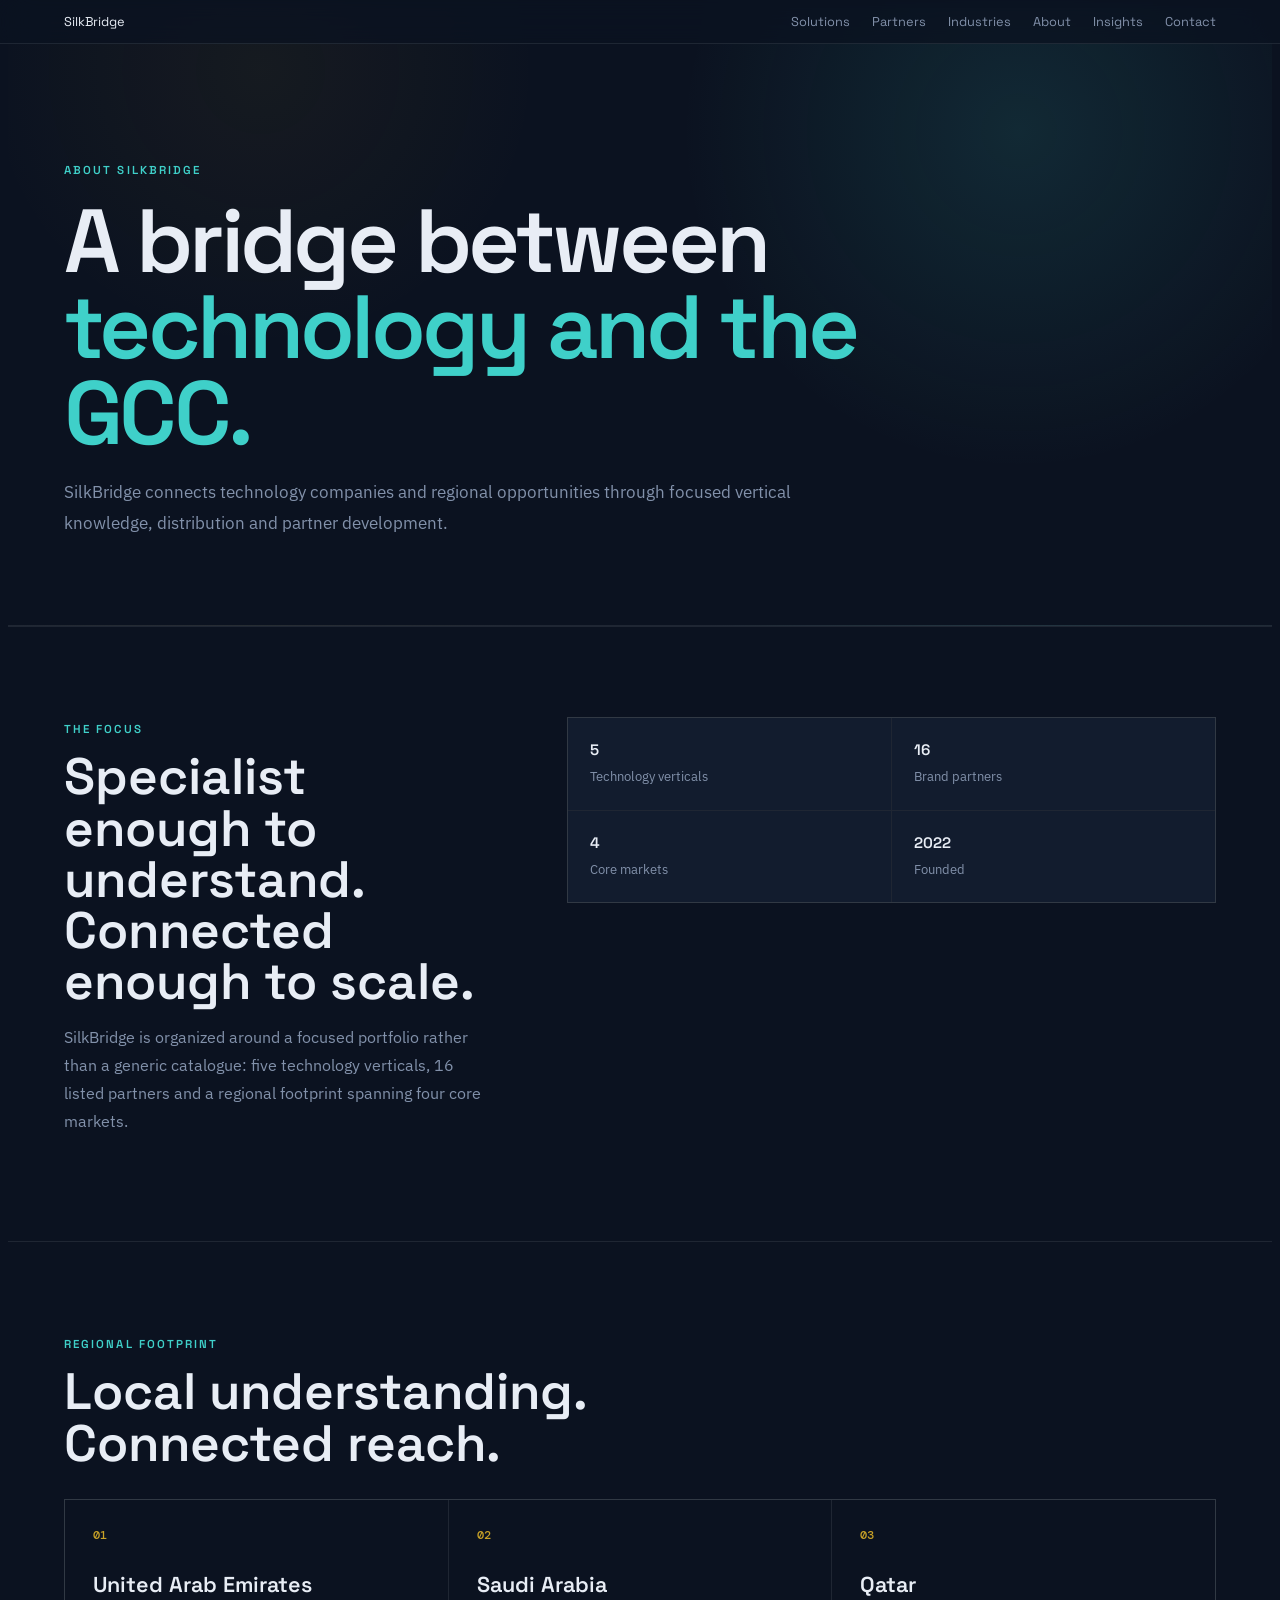
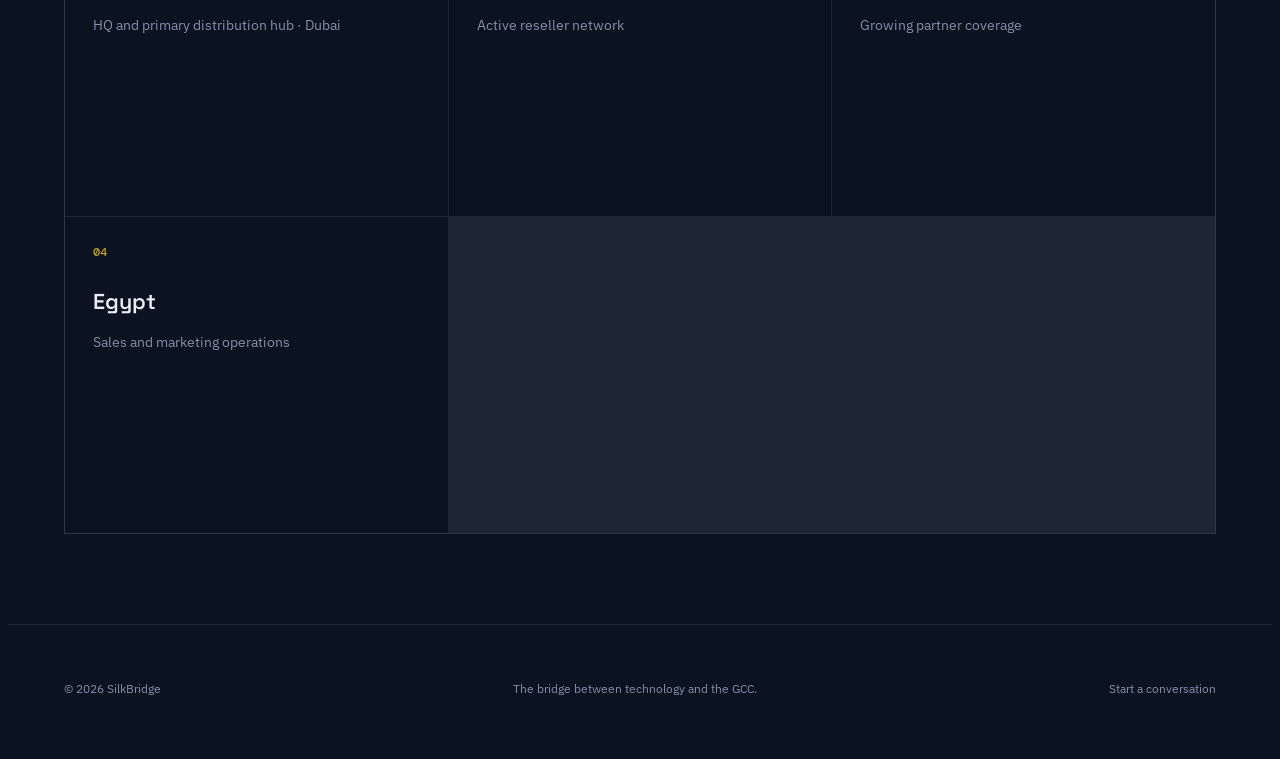
==== about.html @ 5969bd56 "Add SilkBridge content page: about.html" ====
<!doctype html><html lang="en"><head><meta charset="utf-8"><meta name="viewport" content="width=device-width,initial-scale=1"><title>About SilkBridge</title><meta name="description" content="About SilkBridge — connecting global technology with the GCC through specialist verticals and partner development."><link rel="preconnect" href="https://fonts.googleapis.com"><link href="https://fonts.googleapis.com/css2?family=Space+Grotesk:wght@500;600;700&family=IBM+Plex+Sans:wght@400;500;600&family=DM+Mono:wght@400;500&display=swap" rel="stylesheet"><link rel="stylesheet" href="assets/css/ecosystem.css"></head><body class="eco-page"><main><section class="eco-header"><div class="eco-shell"><span class="eco-kicker">About SilkBridge</span><h1 class="eco-title">A bridge between<br><span style="color:var(--teal)">technology and the GCC.</span></h1><p class="eco-lead">SilkBridge connects technology companies and regional opportunities through focused vertical knowledge, distribution and partner development.</p></div></section><section class="eco-section"><div class="eco-shell eco-split"><div><span class="eco-kicker">The focus</span><h2>Specialist enough to understand. Connected enough to scale.</h2><p>SilkBridge is organized around a focused portfolio rather than a generic catalogue: five technology verticals, 16 listed partners and a regional footprint spanning four core markets.</p></div><div class="eco-list"><div class="eco-item"><strong>5</strong><span>Technology verticals</span></div><div class="eco-item"><strong>16</strong><span>Brand partners</span></div><div class="eco-item"><strong>4</strong><span>Core markets</span></div><div class="eco-item"><strong>2022</strong><span>Founded</span></div></div></div></section><section class="eco-section"><div class="eco-shell"><span class="eco-kicker">Regional footprint</span><h2>Local understanding. Connected reach.</h2><div class="eco-grid" id="markets" style="margin-top:30px"></div></div></section></main><script type="module">import{silkBridge}from"./assets/js/ecosystem-data.js";import{esc,renderNav,renderFooter}from"./assets/js/ecosystem-ui.js";renderNav();document.getElementById("markets").innerHTML=silkBridge.markets.map((x,i)=>'<article class="eco-card"><div class="eco-index">0'+(i+1)+'</div><h3>'+esc(x.name)+'</h3><p>'+esc(x.role)+(x.city?" · "+esc(x.city):"")+'</p></article>').join("");renderFooter();</script></body></html>
---- assets/css/ecosystem.css ----
:root{--bg:#0B1220;--surface:#121C2E;--surface2:#182741;--teal:#3FD0C9;--gold:#C9A227;--text:#E8EDF5;--muted:#8291AA;--line:rgba(232,237,245,.09);--max:1240px}
.eco-page{background:var(--bg);color:var(--text);min-height:100vh;font-family:"IBM Plex Sans",sans-serif}.eco-shell{width:min(var(--max),90vw);margin:auto}.eco-header{padding:150px 0 70px;border-bottom:1px solid var(--line);background:radial-gradient(circle at 80% 20%,rgba(63,208,201,.12),transparent 30%),radial-gradient(circle at 20% 10%,rgba(201,162,39,.06),transparent 24%)}.eco-kicker{color:var(--teal);font:600 .72rem/1 "Space Grotesk";text-transform:uppercase;letter-spacing:.18em}.eco-title{font:600 clamp(2.8rem,7vw,6.4rem)/.96 "Space Grotesk";letter-spacing:-.04em;max-width:980px;margin:20px 0}.eco-lead{max-width:760px;color:var(--muted);font-size:1.08rem;line-height:1.8}.eco-toolbar{display:flex;gap:12px;flex-wrap:wrap;align-items:center;margin:38px 0}.eco-search{flex:1;min-width:240px;background:var(--surface);border:1px solid var(--line);color:var(--text);padding:14px 16px;border-radius:999px;outline:none}.eco-search:focus{border-color:var(--teal)}.eco-filter{border:1px solid var(--line);background:transparent;color:var(--muted);padding:11px 14px;border-radius:999px;cursor:pointer}.eco-filter.active,.eco-filter:hover{color:var(--text);border-color:var(--teal);background:rgba(63,208,201,.06)}.eco-count{margin-left:auto;color:var(--muted);font-size:.8rem}.eco-grid{display:grid;grid-template-columns:repeat(3,1fr);gap:1px;background:var(--line);border:1px solid var(--line)}.eco-card{background:var(--bg);padding:28px;min-height:260px;transition:transform .25s,border-color .25s,background .25s}.eco-card:hover{background:var(--surface);transform:translateY(-3px)}.eco-index{font:500 .72rem "DM Mono";color:var(--gold)}.eco-card h3{font:600 1.35rem "Space Grotesk";margin:28px 0 10px}.eco-card p{color:var(--muted);line-height:1.65;font-size:.9rem}.eco-tags{display:flex;gap:7px;flex-wrap:wrap;margin-top:18px}.eco-tag{font-size:.7rem;color:var(--teal);border:1px solid rgba(63,208,201,.25);padding:5px 8px}.eco-link{display:inline-flex;align-items:center;gap:8px;margin-top:22px;color:var(--text);text-decoration:none;font:500 .82rem "Space Grotesk"}.eco-section{padding:90px 0;border-top:1px solid var(--line)}.eco-section h2{font:600 clamp(2rem,4vw,3.5rem)/1 "Space Grotesk";max-width:750px;margin:14px 0}.eco-section p{color:var(--muted);line-height:1.75;max-width:760px}.eco-split{display:grid;grid-template-columns:.8fr 1.2fr;gap:70px;align-items:start}.eco-list{display:grid;grid-template-columns:repeat(2,1fr);gap:1px;background:var(--line);border:1px solid var(--line)}.eco-item{background:var(--surface);padding:22px}.eco-item strong{display:block;font:600 .95rem "Space Grotesk"}.eco-item span{display:block;margin-top:8px;color:var(--muted);font-size:.82rem;line-height:1.55}.eco-cta{margin-top:42px;padding:34px;border:1px solid var(--line);background:linear-gradient(135deg,var(--surface),rgba(24,39,65,.45));display:flex;justify-content:space-between;gap:20px;align-items:center}.eco-btn{display:inline-flex;align-items:center;gap:9px;padding:12px 18px;background:var(--teal);color:#0b1220;text-decoration:none;font:600 .82rem "Space Grotesk";border-radius:999px}.eco-btn.alt{background:transparent;color:var(--text);border:1px solid var(--line)}.eco-profile{padding:150px 0 80px}.eco-profile-grid{display:grid;grid-template-columns:1fr 1fr;gap:60px}.eco-profile h1{font:600 clamp(3rem,6vw,6rem)/.95 "Space Grotesk";letter-spacing:-.04em;margin:18px 0}.eco-profile .meta{color:var(--teal);font:500 .78rem "DM Mono"}.eco-panel{border:1px solid var(--line);padding:30px;background:var(--surface)}.eco-panel h3{font:600 1.1rem "Space Grotesk";margin-bottom:18px}.eco-panel ul{list-style:none;padding:0;margin:0;display:grid;gap:10px}.eco-panel li{padding:10px 0;border-bottom:1px solid var(--line);color:var(--muted)}.eco-panel li:last-child{border-bottom:0}.eco-note{font-size:.75rem;color:var(--muted);padding:14px 0;border-top:1px solid var(--line)}.eco-article{max-width:900px}.eco-article h1{font:600 clamp(2.8rem,6vw,5.4rem)/.98 "Space Grotesk";margin:20px 0 35px}.eco-article h2{font:600 1.6rem "Space Grotesk";margin:55px 0 14px}.eco-article p,.eco-article li{color:var(--muted);line-height:1.9}.eco-article ul{padding-left:20px}.eco-form{display:grid;gap:14px}.eco-form input,.eco-form select,.eco-form textarea{width:100%;background:var(--surface);border:1px solid var(--line);color:var(--text);padding:14px 16px;font:400 .92rem "IBM Plex Sans";outline:none}.eco-form input:focus,.eco-form select:focus,.eco-form textarea:focus{border-color:var(--teal)}.eco-form textarea{min-height:160px;resize:vertical}.eco-form-row{display:grid;grid-template-columns:1fr 1fr;gap:14px}.eco-footer{padding:55px 0;border-top:1px solid var(--line);color:var(--muted);font-size:.78rem}.eco-footer a{color:var(--muted);text-decoration:none}.eco-nav{position:fixed;left:0;right:0;top:0;z-index:20;padding:13px 5%;background:rgba(11,18,32,.78);backdrop-filter:blur(16px);border-bottom:1px solid var(--line);display:flex;justify-content:space-between;align-items:center}.eco-nav a{color:var(--muted);text-decoration:none;font:.8rem "Space Grotesk";margin-left:22px}.eco-nav a:hover{color:var(--text)}.eco-brand{font:600 1.15rem "Space Grotesk";color:var(--text)!important;margin-left:0!important}.eco-nav-right{display:flex;align-items:center}.eco-empty{grid-column:1/-1;padding:70px;text-align:center;color:var(--muted);background:var(--bg)}
@media(max-width:900px){.eco-grid{grid-template-columns:repeat(2,1fr)}.eco-split,.eco-profile-grid{grid-template-columns:1fr;gap:36px}.eco-title{font-size:clamp(2.7rem,12vw,5rem)}}@media(max-width:620px){.eco-nav-right{display:none}.eco-header{padding-top:125px}.eco-grid{grid-template-columns:1fr}.eco-list,.eco-form-row{grid-template-columns:1fr}.eco-cta{flex-direction:column;align-items:flex-start}.eco-shell{width:min(92vw,var(--max))}}
@media(prefers-reduced-motion:reduce){.eco-card{transition:none}}
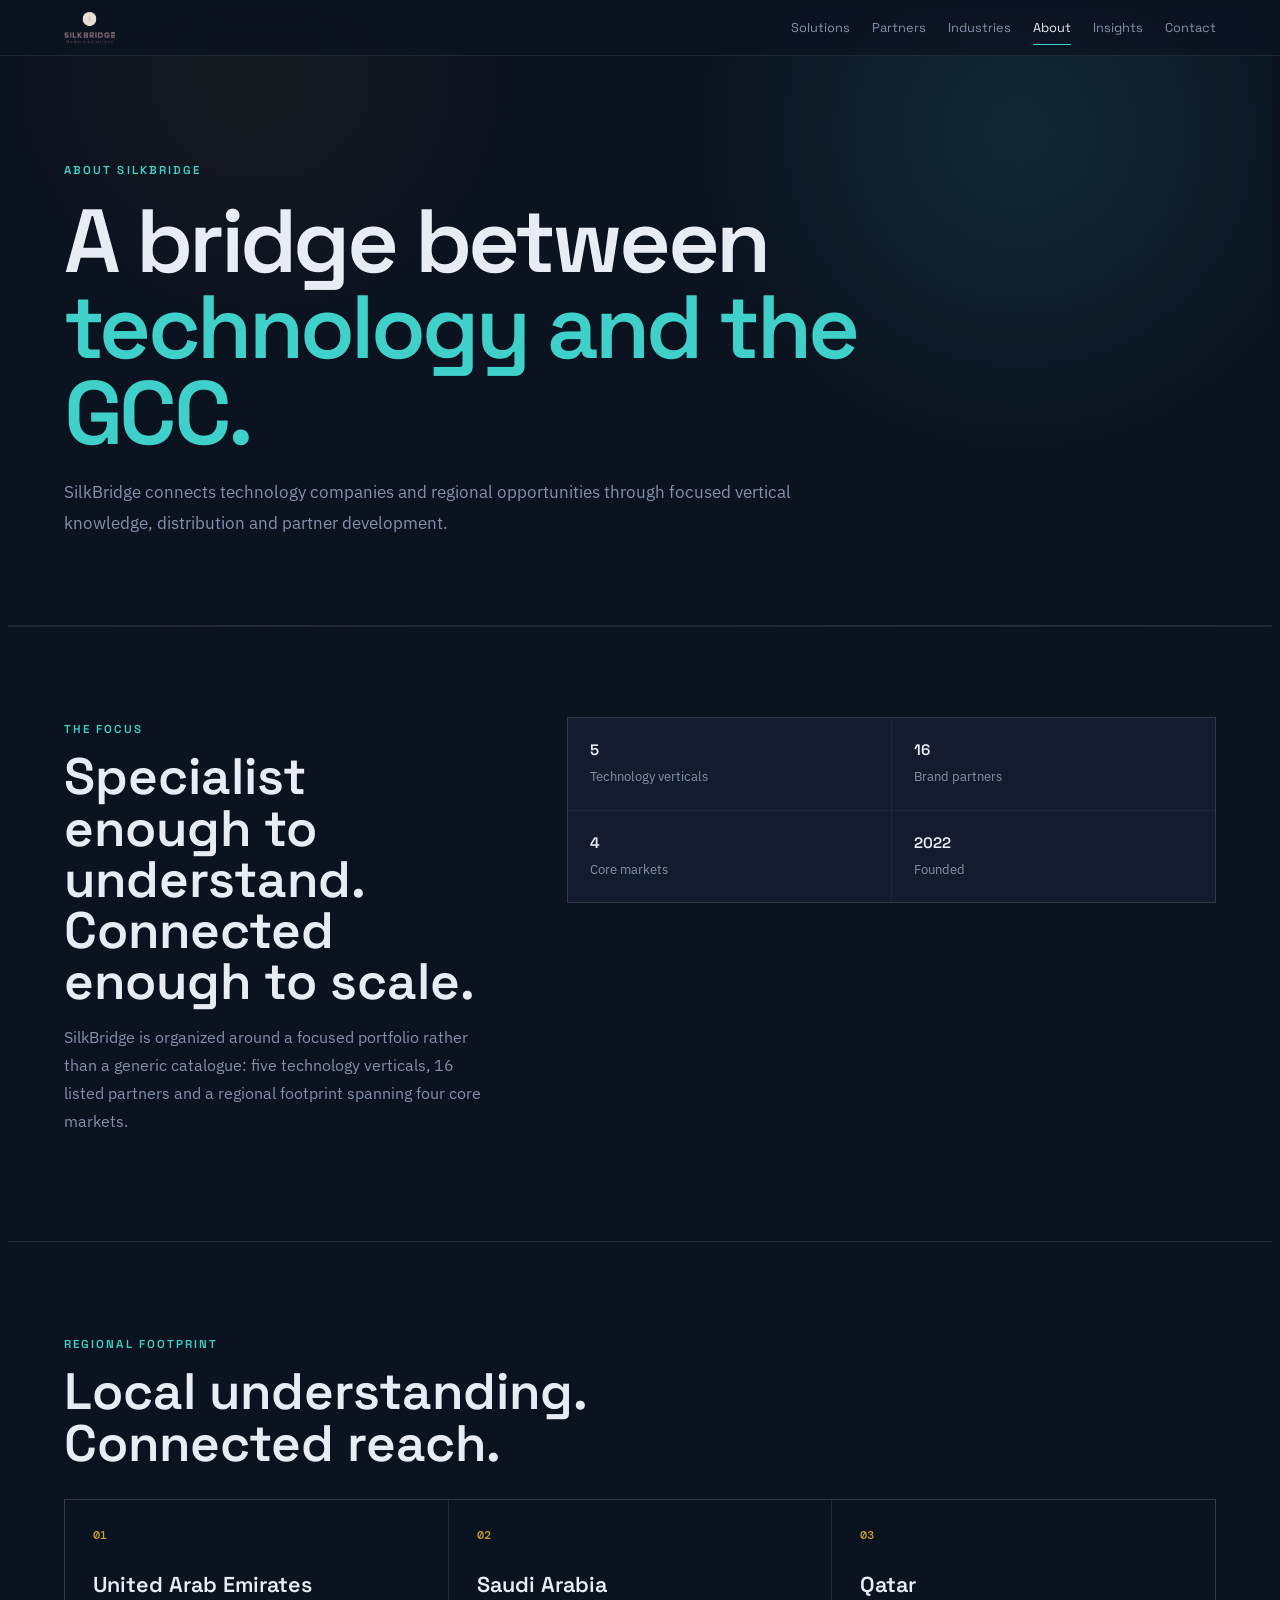
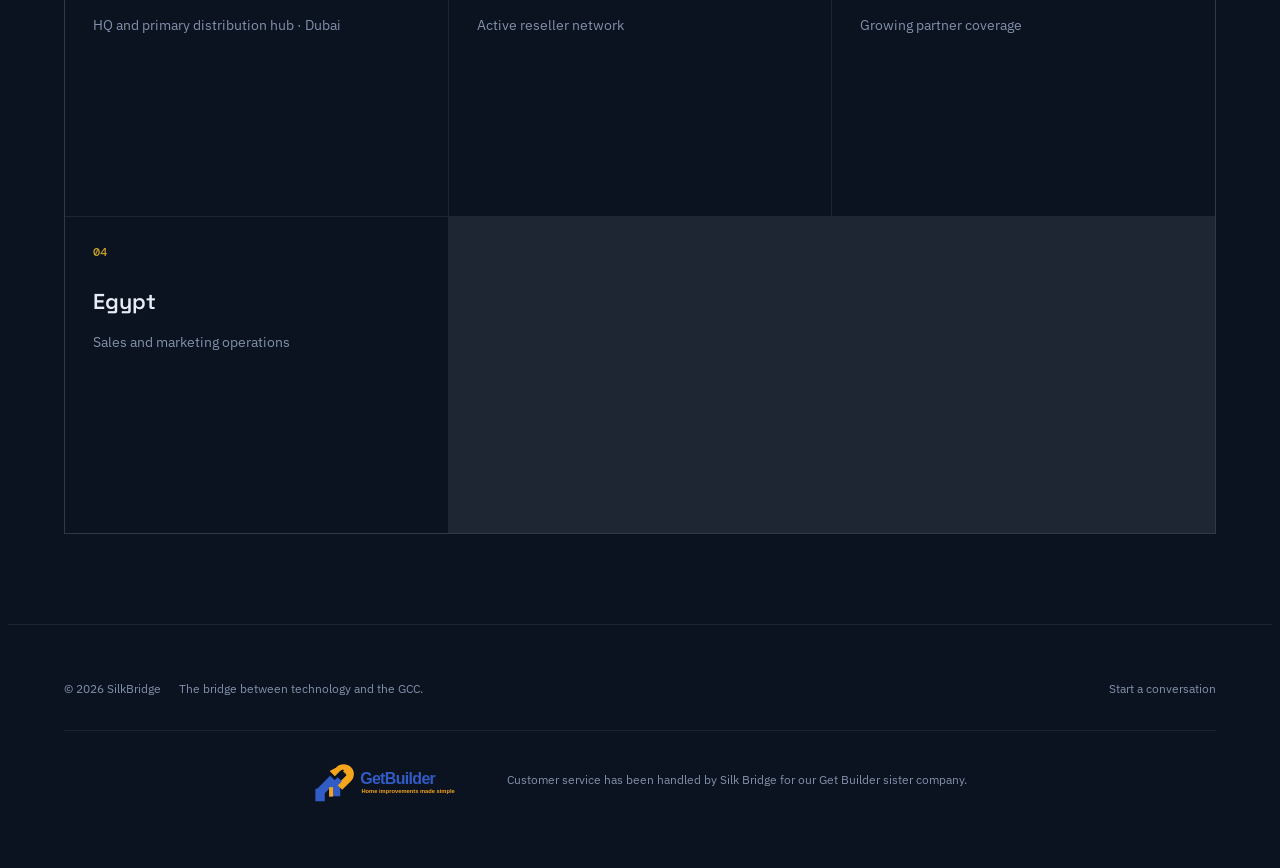
==== commit 474ba10d: "Add canonical URL for SEO" ====
--- a/about.html
+++ b/about.html
@@ -1 +1,2 @@
-<!doctype html><html lang="en"><head><meta charset="utf-8"><meta name="viewport" content="width=device-width,initial-scale=1"><title>About SilkBridge</title><meta name="description" content="About SilkBridge — connecting global technology with the GCC through specialist verticals and partner development."><link rel="preconnect" href="https://fonts.googleapis.com"><link href="https://fonts.googleapis.com/css2?family=Space+Grotesk:wght@500;600;700&family=IBM+Plex+Sans:wght@400;500;600&family=DM+Mono:wght@400;500&display=swap" rel="stylesheet"><link rel="stylesheet" href="assets/css/ecosystem.css"></head><body class="eco-page"><main><section class="eco-header"><div class="eco-shell"><span class="eco-kicker">About SilkBridge</span><h1 class="eco-title">A bridge between<br><span style="color:var(--teal)">technology and the GCC.</span></h1><p class="eco-lead">SilkBridge connects technology companies and regional opportunities through focused vertical knowledge, distribution and partner development.</p></div></section><section class="eco-section"><div class="eco-shell eco-split"><div><span class="eco-kicker">The focus</span><h2>Specialist enough to understand. Connected enough to scale.</h2><p>SilkBridge is organized around a focused portfolio rather than a generic catalogue: five technology verticals, 16 listed partners and a regional footprint spanning four core markets.</p></div><div class="eco-list"><div class="eco-item"><strong>5</strong><span>Technology verticals</span></div><div class="eco-item"><strong>16</strong><span>Brand partners</span></div><div class="eco-item"><strong>4</strong><span>Core markets</span></div><div class="eco-item"><strong>2022</strong><span>Founded</span></div></div></div></section><section class="eco-section"><div class="eco-shell"><span class="eco-kicker">Regional footprint</span><h2>Local understanding. Connected reach.</h2><div class="eco-grid" id="markets" style="margin-top:30px"></div></div></section></main><script type="module">import{silkBridge}from"./assets/js/ecosystem-data.js";import{esc,renderNav,renderFooter}from"./assets/js/ecosystem-ui.js";renderNav();document.getElementById("markets").innerHTML=silkBridge.markets.map((x,i)=>'<article class="eco-card"><div class="eco-index">0'+(i+1)+'</div><h3>'+esc(x.name)+'</h3><p>'+esc(x.role)+(x.city?" · "+esc(x.city):"")+'</p></article>').join("");renderFooter();</script></body></html>+<!doctype html><html lang="en"><head><meta charset="utf-8"><meta name="viewport" content="width=device-width,initial-scale=1"><title>About SilkBridge</title><meta name="description" content="About SilkBridge — connecting global technology with the GCC through specialist verticals and partner development."><link rel="preconnect" href="https://fonts.googleapis.com"><link href="https://fonts.googleapis.com/css2?family=Space+Grotesk:wght@500;600;700&family=IBM+Plex+Sans:wght@400;500;600&family=DM+Mono:wght@400;500&display=swap" rel="stylesheet"><link rel="stylesheet" href="assets/css/ecosystem.css">  <link rel="canonical" href="https://silkbridge.eu/about.html">
+</head><body class="eco-page"><main><section class="eco-header"><div class="eco-shell"><span class="eco-kicker">About SilkBridge</span><h1 class="eco-title">A bridge between<br><span style="color:var(--teal)">technology and the GCC.</span></h1><p class="eco-lead">SilkBridge connects technology companies and regional opportunities through focused vertical knowledge, distribution and partner development.</p></div></section><section class="eco-section"><div class="eco-shell eco-split"><div><span class="eco-kicker">The focus</span><h2>Specialist enough to understand. Connected enough to scale.</h2><p>SilkBridge is organized around a focused portfolio rather than a generic catalogue: five technology verticals, 16 listed partners and a regional footprint spanning four core markets.</p></div><div class="eco-list"><div class="eco-item"><strong>5</strong><span>Technology verticals</span></div><div class="eco-item"><strong>16</strong><span>Brand partners</span></div><div class="eco-item"><strong>4</strong><span>Core markets</span></div><div class="eco-item"><strong>2022</strong><span>Founded</span></div></div></div></section><section class="eco-section"><div class="eco-shell"><span class="eco-kicker">Regional footprint</span><h2>Local understanding. Connected reach.</h2><div class="eco-grid" id="markets" style="margin-top:30px"></div></div></section></main><script type="module">import{silkBridge}from"./assets/js/ecosystem-data.js";import{esc,renderNav,renderFooter}from"./assets/js/ecosystem-ui.js";renderNav();document.getElementById("markets").innerHTML=silkBridge.markets.map((x,i)=>'<article class="eco-card"><div class="eco-index">0'+(i+1)+'</div><h3>'+esc(x.name)+'</h3><p>'+esc(x.role)+(x.city?" · "+esc(x.city):"")+'</p></article>').join("");renderFooter();</script></body></html>
--- a/assets/css/ecosystem.css
+++ b/assets/css/ecosystem.css
@@ -1,4 +1,96 @@
 :root{--bg:#0B1220;--surface:#121C2E;--surface2:#182741;--teal:#3FD0C9;--gold:#C9A227;--text:#E8EDF5;--muted:#8291AA;--line:rgba(232,237,245,.09);--max:1240px}
-.eco-page{background:var(--bg);color:var(--text);min-height:100vh;font-family:"IBM Plex Sans",sans-serif}.eco-shell{width:min(var(--max),90vw);margin:auto}.eco-header{padding:150px 0 70px;border-bottom:1px solid var(--line);background:radial-gradient(circle at 80% 20%,rgba(63,208,201,.12),transparent 30%),radial-gradient(circle at 20% 10%,rgba(201,162,39,.06),transparent 24%)}.eco-kicker{color:var(--teal);font:600 .72rem/1 "Space Grotesk";text-transform:uppercase;letter-spacing:.18em}.eco-title{font:600 clamp(2.8rem,7vw,6.4rem)/.96 "Space Grotesk";letter-spacing:-.04em;max-width:980px;margin:20px 0}.eco-lead{max-width:760px;color:var(--muted);font-size:1.08rem;line-height:1.8}.eco-toolbar{display:flex;gap:12px;flex-wrap:wrap;align-items:center;margin:38px 0}.eco-search{flex:1;min-width:240px;background:var(--surface);border:1px solid var(--line);color:var(--text);padding:14px 16px;border-radius:999px;outline:none}.eco-search:focus{border-color:var(--teal)}.eco-filter{border:1px solid var(--line);background:transparent;color:var(--muted);padding:11px 14px;border-radius:999px;cursor:pointer}.eco-filter.active,.eco-filter:hover{color:var(--text);border-color:var(--teal);background:rgba(63,208,201,.06)}.eco-count{margin-left:auto;color:var(--muted);font-size:.8rem}.eco-grid{display:grid;grid-template-columns:repeat(3,1fr);gap:1px;background:var(--line);border:1px solid var(--line)}.eco-card{background:var(--bg);padding:28px;min-height:260px;transition:transform .25s,border-color .25s,background .25s}.eco-card:hover{background:var(--surface);transform:translateY(-3px)}.eco-index{font:500 .72rem "DM Mono";color:var(--gold)}.eco-card h3{font:600 1.35rem "Space Grotesk";margin:28px 0 10px}.eco-card p{color:var(--muted);line-height:1.65;font-size:.9rem}.eco-tags{display:flex;gap:7px;flex-wrap:wrap;margin-top:18px}.eco-tag{font-size:.7rem;color:var(--teal);border:1px solid rgba(63,208,201,.25);padding:5px 8px}.eco-link{display:inline-flex;align-items:center;gap:8px;margin-top:22px;color:var(--text);text-decoration:none;font:500 .82rem "Space Grotesk"}.eco-section{padding:90px 0;border-top:1px solid var(--line)}.eco-section h2{font:600 clamp(2rem,4vw,3.5rem)/1 "Space Grotesk";max-width:750px;margin:14px 0}.eco-section p{color:var(--muted);line-height:1.75;max-width:760px}.eco-split{display:grid;grid-template-columns:.8fr 1.2fr;gap:70px;align-items:start}.eco-list{display:grid;grid-template-columns:repeat(2,1fr);gap:1px;background:var(--line);border:1px solid var(--line)}.eco-item{background:var(--surface);padding:22px}.eco-item strong{display:block;font:600 .95rem "Space Grotesk"}.eco-item span{display:block;margin-top:8px;color:var(--muted);font-size:.82rem;line-height:1.55}.eco-cta{margin-top:42px;padding:34px;border:1px solid var(--line);background:linear-gradient(135deg,var(--surface),rgba(24,39,65,.45));display:flex;justify-content:space-between;gap:20px;align-items:center}.eco-btn{display:inline-flex;align-items:center;gap:9px;padding:12px 18px;background:var(--teal);color:#0b1220;text-decoration:none;font:600 .82rem "Space Grotesk";border-radius:999px}.eco-btn.alt{background:transparent;color:var(--text);border:1px solid var(--line)}.eco-profile{padding:150px 0 80px}.eco-profile-grid{display:grid;grid-template-columns:1fr 1fr;gap:60px}.eco-profile h1{font:600 clamp(3rem,6vw,6rem)/.95 "Space Grotesk";letter-spacing:-.04em;margin:18px 0}.eco-profile .meta{color:var(--teal);font:500 .78rem "DM Mono"}.eco-panel{border:1px solid var(--line);padding:30px;background:var(--surface)}.eco-panel h3{font:600 1.1rem "Space Grotesk";margin-bottom:18px}.eco-panel ul{list-style:none;padding:0;margin:0;display:grid;gap:10px}.eco-panel li{padding:10px 0;border-bottom:1px solid var(--line);color:var(--muted)}.eco-panel li:last-child{border-bottom:0}.eco-note{font-size:.75rem;color:var(--muted);padding:14px 0;border-top:1px solid var(--line)}.eco-article{max-width:900px}.eco-article h1{font:600 clamp(2.8rem,6vw,5.4rem)/.98 "Space Grotesk";margin:20px 0 35px}.eco-article h2{font:600 1.6rem "Space Grotesk";margin:55px 0 14px}.eco-article p,.eco-article li{color:var(--muted);line-height:1.9}.eco-article ul{padding-left:20px}.eco-form{display:grid;gap:14px}.eco-form input,.eco-form select,.eco-form textarea{width:100%;background:var(--surface);border:1px solid var(--line);color:var(--text);padding:14px 16px;font:400 .92rem "IBM Plex Sans";outline:none}.eco-form input:focus,.eco-form select:focus,.eco-form textarea:focus{border-color:var(--teal)}.eco-form textarea{min-height:160px;resize:vertical}.eco-form-row{display:grid;grid-template-columns:1fr 1fr;gap:14px}.eco-footer{padding:55px 0;border-top:1px solid var(--line);color:var(--muted);font-size:.78rem}.eco-footer a{color:var(--muted);text-decoration:none}.eco-nav{position:fixed;left:0;right:0;top:0;z-index:20;padding:13px 5%;background:rgba(11,18,32,.78);backdrop-filter:blur(16px);border-bottom:1px solid var(--line);display:flex;justify-content:space-between;align-items:center}.eco-nav a{color:var(--muted);text-decoration:none;font:.8rem "Space Grotesk";margin-left:22px}.eco-nav a:hover{color:var(--text)}.eco-brand{font:600 1.15rem "Space Grotesk";color:var(--text)!important;margin-left:0!important}.eco-nav-right{display:flex;align-items:center}.eco-empty{grid-column:1/-1;padding:70px;text-align:center;color:var(--muted);background:var(--bg)}
-@media(max-width:900px){.eco-grid{grid-template-columns:repeat(2,1fr)}.eco-split,.eco-profile-grid{grid-template-columns:1fr;gap:36px}.eco-title{font-size:clamp(2.7rem,12vw,5rem)}}@media(max-width:620px){.eco-nav-right{display:none}.eco-header{padding-top:125px}.eco-grid{grid-template-columns:1fr}.eco-list,.eco-form-row{grid-template-columns:1fr}.eco-cta{flex-direction:column;align-items:flex-start}.eco-shell{width:min(92vw,var(--max))}}
-@media(prefers-reduced-motion:reduce){.eco-card{transition:none}}
+.eco-page{background:var(--bg);color:var(--text);min-height:100vh;font-family:"IBM Plex Sans",sans-serif}.eco-shell{width:min(var(--max),90vw);margin:auto}.eco-header{padding:150px 0 70px;border-bottom:1px solid var(--line);background:radial-gradient(circle at 80% 20%,rgba(63,208,201,.12),transparent 30%),radial-gradient(circle at 20% 10%,rgba(201,162,39,.06),transparent 24%)}.eco-kicker{color:var(--teal);font:600 .72rem/1 "Space Grotesk";text-transform:uppercase;letter-spacing:.18em}.eco-title{font:600 clamp(2.8rem,7vw,6.4rem)/.96 "Space Grotesk";letter-spacing:-.04em;max-width:980px;margin:20px 0}.eco-lead{max-width:760px;color:var(--muted);font-size:1.08rem;line-height:1.8}.eco-toolbar{display:flex;gap:12px;flex-wrap:wrap;align-items:center;margin:38px 0}.eco-search{flex:1;min-width:240px;background:var(--surface);border:1px solid var(--line);color:var(--text);padding:14px 16px;border-radius:999px;outline:none}.eco-search:focus{border-color:var(--teal)}.eco-filter{border:1px solid var(--line);background:transparent;color:var(--muted);padding:11px 14px;border-radius:999px;cursor:pointer}.eco-filter.active,.eco-filter:hover{color:var(--text);border-color:var(--teal);background:rgba(63,208,201,.06)}.eco-count{margin-left:auto;color:var(--muted);font-size:.8rem}.eco-grid{display:grid;grid-template-columns:repeat(3,1fr);gap:1px;background:var(--line);border:1px solid var(--line)}.eco-card{background:var(--bg);padding:28px;min-height:260px;transition:transform .25s,border-color .25s,background .25s}.eco-card:hover{background:var(--surface);transform:translateY(-3px)}.eco-index{font:500 .72rem "DM Mono";color:var(--gold)}.eco-card h3{font:600 1.35rem "Space Grotesk";margin:28px 0 10px}.eco-card p{color:var(--muted);line-height:1.65;font-size:.9rem}.eco-tags{display:flex;gap:7px;flex-wrap:wrap;margin-top:18px}.eco-tag{font-size:.7rem;color:var(--teal);border:1px solid rgba(63,208,201,.25);padding:5px 8px}.eco-link{display:inline-flex;align-items:center;gap:8px;margin-top:22px;color:var(--text);text-decoration:none;font:500 .82rem "Space Grotesk"}.eco-section{padding:90px 0;border-top:1px solid var(--line)}.eco-section h2{font:600 clamp(2rem,4vw,3.5rem)/1 "Space Grotesk";max-width:750px;margin:14px 0}.eco-section p{color:var(--muted);line-height:1.75;max-width:760px}.eco-split{display:grid;grid-template-columns:.8fr 1.2fr;gap:70px;align-items:start}.eco-list{display:grid;grid-template-columns:repeat(2,1fr);gap:1px;background:var(--line);border:1px solid var(--line)}.eco-item{background:var(--surface);padding:22px}.eco-item strong{display:block;font:600 .95rem "Space Grotesk"}.eco-item span{display:block;margin-top:8px;color:var(--muted);font-size:.82rem;line-height:1.55}.eco-cta{margin-top:42px;padding:34px;border:1px solid var(--line);background:linear-gradient(135deg,var(--surface),rgba(24,39,65,.45));display:flex;justify-content:space-between;gap:20px;align-items:center}.eco-btn{display:inline-flex;align-items:center;gap:9px;padding:12px 18px;background:var(--teal);color:#0b1220;text-decoration:none;font:600 .82rem "Space Grotesk";border-radius:999px}.eco-btn.alt{background:transparent;color:var(--text);border:1px solid var(--line)}.eco-profile{padding:150px 0 80px}.eco-profile-grid{display:grid;grid-template-columns:1fr 1fr;gap:60px}.eco-profile h1{font:600 clamp(3rem,6vw,6rem)/.95 "Space Grotesk";letter-spacing:-.04em;margin:18px 0}.eco-profile .meta{color:var(--teal);font:500 .78rem "DM Mono"}.eco-panel{border:1px solid var(--line);padding:30px;background:var(--surface)}.eco-panel h3{font:600 1.1rem "Space Grotesk";margin-bottom:18px}.eco-panel ul{list-style:none;padding:0;margin:0;display:grid;gap:10px}.eco-panel li{padding:10px 0;border-bottom:1px solid var(--line);color:var(--muted)}.eco-panel li:last-child{border-bottom:0}.eco-note{font-size:.75rem;color:var(--muted);padding:14px 0;border-top:1px solid var(--line)}.eco-article{max-width:900px}.eco-article h1{font:600 clamp(2.8rem,6vw,5.4rem)/.98 "Space Grotesk";margin:20px 0 35px}.eco-article h2{font:600 1.6rem "Space Grotesk";margin:55px 0 14px}.eco-article p,.eco-article li{color:var(--muted);line-height:1.9}.eco-article ul{padding-left:20px}.eco-form{display:grid;gap:14px}.eco-form input,.eco-form select,.eco-form textarea{width:100%;background:var(--surface);border:1px solid var(--line);color:var(--text);padding:14px 16px;font:400 .92rem "IBM Plex Sans";outline:none}.eco-form input:focus,.eco-form select:focus,.eco-form textarea:focus{border-color:var(--teal)}.eco-form textarea{min-height:160px;resize:vertical}.eco-form-row{display:grid;grid-template-columns:1fr 1fr;gap:14px}.eco-footer{padding:55px 0;border-top:1px solid var(--line);color:var(--muted);font-size:.78rem}.eco-footer a{color:var(--muted);text-decoration:none}.eco-footer-main{display:flex;justify-content:space-between;gap:20px;flex-wrap:wrap;align-items:center}.eco-footer-main>div{display:flex;gap:18px;flex-wrap:wrap}.eco-sister{margin-top:34px;padding-top:24px;border-top:1px solid var(--line);display:flex;align-items:center;justify-content:center;gap:24px;flex-wrap:wrap;text-align:left}.eco-sister-logo{width:170px;display:flex;align-items:center;justify-content:center}.eco-sister-logo img{display:block;width:100%;height:auto;max-height:62px;object-fit:contain}.eco-sister p{margin:0;color:var(--muted);font-size:.78rem;line-height:1.6;max-width:620px}.eco-nav{position:fixed;left:0;right:0;top:0;z-index:20;padding:12px 5%;background:rgba(11,18,32,.78);backdrop-filter:blur(16px);border-bottom:1px solid var(--line)}.eco-nav-inner{width:min(1200px,100%);margin:auto;display:flex;justify-content:space-between;align-items:center;gap:30px}.eco-nav a{color:var(--muted);text-decoration:none;font:.8rem "Space Grotesk";margin-left:22px;transition:color .2s}.eco-nav a:hover,.eco-nav a.active{color:var(--text)}.eco-nav a.active{position:relative}.eco-nav a.active:after{content:"";position:absolute;left:0;right:0;bottom:-9px;height:1px;background:var(--teal)}.eco-brand{display:flex!important;align-items:center;font:600 1.15rem "Space Grotesk";color:var(--text)!important;margin-left:0!important}.eco-brand img{display:block;width:auto;height:31px;max-width:150px;object-fit:contain}.eco-nav-right{display:flex;align-items:center}.eco-menu{display:none;align-items:center;gap:7px;border:1px solid var(--line);background:rgba(18,28,46,.72);color:var(--text);padding:8px 10px;border-radius:999px;font:500 .7rem "Space Grotesk"}.eco-menu span{display:block;width:12px;height:1px;background:var(--text)}.eco-menu b{font-weight:500;margin-left:2px}.eco-empty{grid-column:1/-1;padding:70px;text-align:center;color:var(--muted);background:var(--bg)}
+/* ---------- INTERACTIVE ECOSYSTEM ---------- */
+.partner-links-section{background:linear-gradient(180deg,rgba(18,28,46,.42),var(--bg));padding-top:74px}
+.partner-link-panel{border:1px solid var(--line);background:linear-gradient(120deg,rgba(24,39,65,.7),rgba(18,28,46,.45));border-radius:16px;overflow:hidden}
+.partner-link-main{display:flex;justify-content:space-between;align-items:center;gap:30px;padding:26px 30px;text-decoration:none;color:var(--text);transition:background .3s,border-color .3s,transform .3s}
+.partner-link-main:hover{background:rgba(63,208,201,.055)}
+.partner-link-main span{display:grid;gap:6px}
+.partner-link-main small{font:500 .6rem "DM Mono";letter-spacing:.15em;color:var(--teal)}
+.partner-link-main strong{font:600 1.5rem "Space Grotesk"}
+.partner-link-main em{font:400 .8rem "DM Mono";font-style:normal;color:var(--muted);word-break:break-all}
+.partner-link-main>b{font-size:1.4rem;color:var(--gold);font-weight:400}
+.partner-link-main.unavailable{cursor:default}
+.partner-link-main.unavailable em{font-family:"IBM Plex Sans"}
+.ecosystem-hero{padding-bottom:54px;overflow:hidden}
+.eco-hero-grid{display:grid;grid-template-columns:.9fr 1.1fr;gap:40px;align-items:center}
+.eco-hero-stats{display:flex;gap:38px;margin-top:42px;flex-wrap:wrap}
+.eco-hero-stats div{display:grid;gap:4px}
+.eco-hero-stats strong{font:600 1.5rem "Space Grotesk";color:var(--text)}
+.eco-hero-stats span{font-size:.72rem;color:var(--muted)}
+.ecosystem-visual{position:relative;min-height:520px;display:flex;align-items:center;justify-content:center;border:1px solid var(--line);background:radial-gradient(circle at 50% 50%,rgba(63,208,201,.07),transparent 44%),linear-gradient(180deg,rgba(18,28,46,.4),rgba(11,18,32,.1));border-radius:22px;overflow:hidden}
+.ecosystem-visual:before,.ecosystem-visual:after{content:"";position:absolute;inset:11%;border:1px solid rgba(63,208,201,.08);border-radius:50%;pointer-events:none}
+.ecosystem-visual:after{inset:23%;border-color:rgba(201,162,39,.06)}
+.ecosystem-visual svg{width:100%;height:auto;max-height:520px;overflow:visible}
+.ecosystem-orbit{position:absolute;border:1px solid rgba(63,208,201,.08);border-radius:50%;pointer-events:none}
+.orbit-a{width:340px;height:340px;animation:orbitSpin 22s linear infinite}
+.orbit-b{width:430px;height:430px;border-color:rgba(201,162,39,.06);animation:orbitSpin 34s linear reverse infinite}
+@keyframes orbitSpin{to{transform:rotate(360deg)}}
+.graph-connector{fill:none;stroke-width:1.2;stroke-dasharray:5 8;opacity:.75;animation:flowPath 4.5s linear infinite}
+.graph-connector.teal,.partner-connector.teal{stroke:rgba(63,208,201,.58)}
+.graph-connector.gold,.partner-connector.gold{stroke:rgba(201,162,39,.52)}
+.partner-connector{stroke-width:1;opacity:.45}
+@keyframes flowPath{to{stroke-dashoffset:-52}}
+.graph-node{outline:none}
+.graph-node.vertical-node{cursor:pointer}
+.node-ring{fill:rgba(11,18,32,.92);stroke:currentColor;stroke-width:1.5}
+.vertical-node.teal{color:var(--teal)}.vertical-node.gold{color:var(--gold)}
+.node-core{fill:currentColor;filter:drop-shadow(0 0 8px currentColor)}
+.node-label{fill:var(--text);font:600 13px "Space Grotesk";letter-spacing:.02em}
+.partner-node{cursor:pointer}
+.partner-dot{fill:var(--bg);stroke:currentColor;stroke-width:1.5}
+.partner-node.teal{color:var(--teal)}.partner-node.gold{color:var(--gold)}
+.partner-node:hover .partner-dot{fill:currentColor}
+.partner-label{fill:var(--muted);font:500 9px "IBM Plex Sans";text-anchor:middle}
+.partner-node:hover .partner-label{fill:var(--text)}
+.graph-core{filter:drop-shadow(0 0 22px rgba(63,208,201,.11))}
+.core-halo{fill:none;stroke:rgba(63,208,201,.16);stroke-width:1;stroke-dasharray:2 7}
+.core-disc{fill:rgba(10,17,40,.98);stroke:var(--teal);stroke-width:1.5}
+.core-title{fill:var(--text);font:600 14px "Space Grotesk"}
+.core-sub{fill:var(--teal);font:500 8px "DM Mono";letter-spacing:.2em}
+.graph-connector.dimmed,.partner-connector.dimmed,.graph-node.dimmed{opacity:.12}
+.ecosystem-visual-caption{position:absolute;left:50%;bottom:18px;transform:translateX(-50%);display:flex;gap:8px;align-items:center;white-space:nowrap;color:var(--muted);font:500 9px "Space Grotesk";letter-spacing:.13em;text-transform:uppercase;background:rgba(11,18,32,.72);border:1px solid var(--line);backdrop-filter:blur(8px);padding:7px 10px;border-radius:999px}
+.ecosystem-visual-caption b{color:var(--gold);font-weight:500}
+.eco-section-head{display:flex;justify-content:space-between;gap:28px;align-items:end;margin-bottom:26px}
+.eco-toolbar-filters{margin:0;flex:1}
+.eco-search-wrap{flex:1;min-width:280px}
+.eco-search-wrap .eco-search{width:100%}
+.ecosystem-grid{grid-template-columns:repeat(4,1fr);gap:1px}
+.ecosystem-card{min-height:340px;display:flex;flex-direction:column;padding:22px;position:relative;animation:cardIn .55s both;animation-delay:calc(var(--i)*.035s)}
+@keyframes cardIn{from{opacity:0;transform:translateY(18px)}to{opacity:1;transform:none}}
+.ecosystem-card-top{display:flex;justify-content:space-between;gap:12px;align-items:start}
+.ecosystem-status{font:500 .58rem "DM Mono";letter-spacing:.12em;color:var(--muted);border:1px solid var(--line);padding:5px 7px}
+.ecosystem-status{opacity:.85}
+.partner-logo-frame{height:72px;width:100%;display:flex;align-items:center;justify-content:flex-start;margin:20px 0 6px}
+.partner-logo-frame img{max-width:170px;max-height:60px;width:auto;height:auto;object-fit:contain}
+.partner-site-mini{display:inline-flex;align-items:center;width:max-content;margin:12px 0 2px;font:500 .65rem "DM Mono";letter-spacing:.04em;color:var(--teal);text-decoration:none}.partner-site-mini:hover{text-decoration:underline}.partner-site-mini.muted{color:var(--muted);cursor:default}.ecosystem-card h3{margin:8px 0 8px}
+.ecosystem-card p{margin-bottom:0}
+.ecosystem-card .eco-link{margin-top:auto;padding-top:18px}
+.ecosystem-spotlight{background:linear-gradient(180deg,var(--bg),rgba(18,28,46,.45))}
+.spotlight-grid{display:grid;grid-template-columns:repeat(4,1fr);gap:12px;margin-top:30px}
+.spotlight-card{position:relative;min-height:220px;padding:22px;background:var(--surface);border:1px solid var(--line);text-decoration:none;color:var(--text);display:flex;flex-direction:column;transition:transform .35s,border-color .25s,background .25s}
+.spotlight-card:hover{transform:translateY(-6px);border-color:rgba(63,208,201,.45);background:var(--surface2)}
+.spotlight-card .partner-logo-frame{height:64px;margin:18px 0 10px}
+.spotlight-card .partner-logo-frame img{max-width:145px;max-height:52px}
+.spotlight-card h3{font-size:1.15rem;margin-bottom:7px}.spotlight-card p{font-size:.78rem;line-height:1.55;color:var(--muted)}
+.spotlight-arrow{position:absolute;right:20px;top:20px;color:var(--teal);font-size:1rem}
+.ecosystem-explorer{padding-top:82px}
+.sr-only{position:absolute;width:1px;height:1px;padding:0;margin:-1px;overflow:hidden;clip:rect(0,0,0,0);white-space:nowrap;border:0}
+@media(max-width:1100px){.eco-hero-grid{grid-template-columns:1fr}.ecosystem-visual{min-height:470px}.ecosystem-grid{grid-template-columns:repeat(3,1fr)}.spotlight-grid{grid-template-columns:repeat(2,1fr)}}
+@media(max-width:900px){.eco-grid{grid-template-columns:repeat(2,1fr)}.eco-split,.eco-profile-grid{grid-template-columns:1fr;gap:36px}.eco-title{font-size:clamp(2.7rem,12vw,5rem)}}@media(max-width:900px){.eco-nav{padding:10px 4%}.eco-brand img{height:27px}.eco-menu{display:flex}.eco-nav-right{position:absolute;left:4%;right:4%;top:calc(100% + 8px);display:flex;flex-direction:column;align-items:stretch;gap:0;padding:10px;background:rgba(11,18,32,.97);border:1px solid var(--line);box-shadow:0 18px 50px rgba(0,0,0,.35);opacity:0;visibility:hidden;transform:translateY(-8px);transition:.2s ease}.eco-nav-right.open{opacity:1;visibility:visible;transform:translateY(0)}.eco-nav-right a{margin:0;padding:13px 12px;border-bottom:1px solid var(--line)}.eco-nav-right a:last-child{border-bottom:0}.eco-nav-right a.active:after{display:none}.eco-sister{flex-direction:column;text-align:center;gap:14px}.eco-sister-logo{width:190px}.eco-header{padding-top:125px}.eco-grid{grid-template-columns:1fr}.eco-list,.eco-form-row{grid-template-columns:1fr}.eco-cta{flex-direction:column;align-items:flex-start}.eco-shell{width:min(92vw,var(--max))}}
+@media(prefers-reduced-motion:reduce){.eco-card{transition:none}.orbit-a,.orbit-b,.graph-connector,.ecosystem-card,.hero-scroll-cue{animation:none!important}.ecosystem-card{opacity:1!important;transform:none!important}}
+
+/* Solution + industry partner pathways */
+.eco-card-partners{margin-top:22px;padding-top:16px;border-top:1px solid rgba(255,255,255,.08)}
+.eco-card-label{display:block;font:500 .68rem/1.4 "DM Mono",monospace;letter-spacing:.12em;text-transform:uppercase;color:var(--muted);margin-bottom:10px}
+.eco-card-partner-list{display:flex;flex-wrap:wrap;gap:7px}
+.eco-mini-link,.eco-site-link{display:inline-flex;align-items:center;gap:5px;color:var(--text);text-decoration:none;border:1px solid rgba(255,255,255,.1);border-radius:999px;padding:7px 10px;font-size:.78rem;transition:all .2s ease}
+.eco-mini-link:hover,.eco-mini-link:focus-visible,.eco-site-link:hover,.eco-site-link:focus-visible{border-color:var(--teal);color:var(--teal);outline:none}
+.eco-card-actions{display:flex;flex-wrap:wrap;align-items:center;gap:12px;margin-top:20px}
+.eco-site-link{color:var(--gold);border-color:rgba(201,162,39,.25)}
+.eco-site-pending{font:500 .68rem/1.4 "DM Mono",monospace;color:var(--muted);letter-spacing:.06em;text-transform:uppercase}
+.eco-section-note{max-width:720px;color:var(--muted);margin:10px 0 0}
+.eco-tag-link{text-decoration:none;color:inherit;cursor:pointer}
+.eco-tag-link:hover{border-color:var(--teal);color:var(--teal)}
+@media(max-width:700px){.eco-card-actions{align-items:flex-start;flex-direction:column;gap:9px}.eco-mini-link{font-size:.74rem}}
+@media(prefers-reduced-motion:reduce){.eco-mini-link,.eco-site-link{transition:none}}
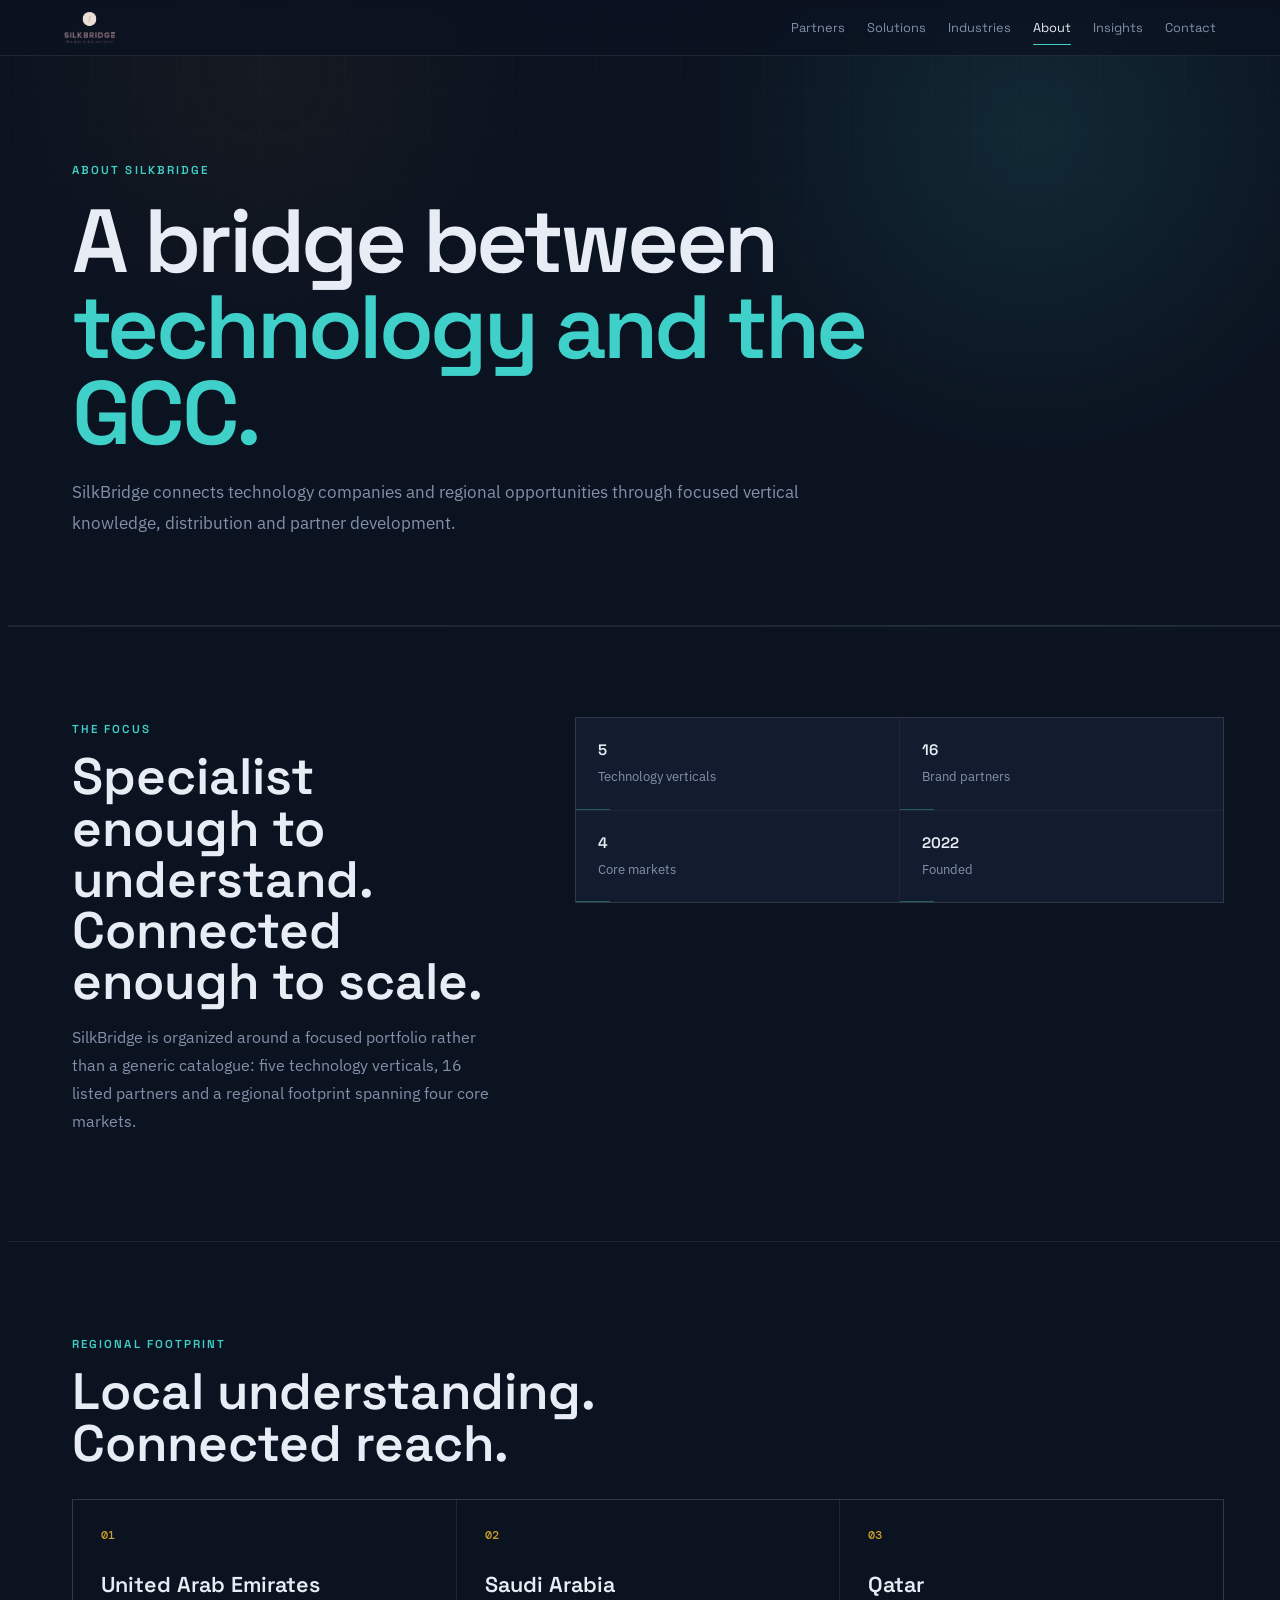
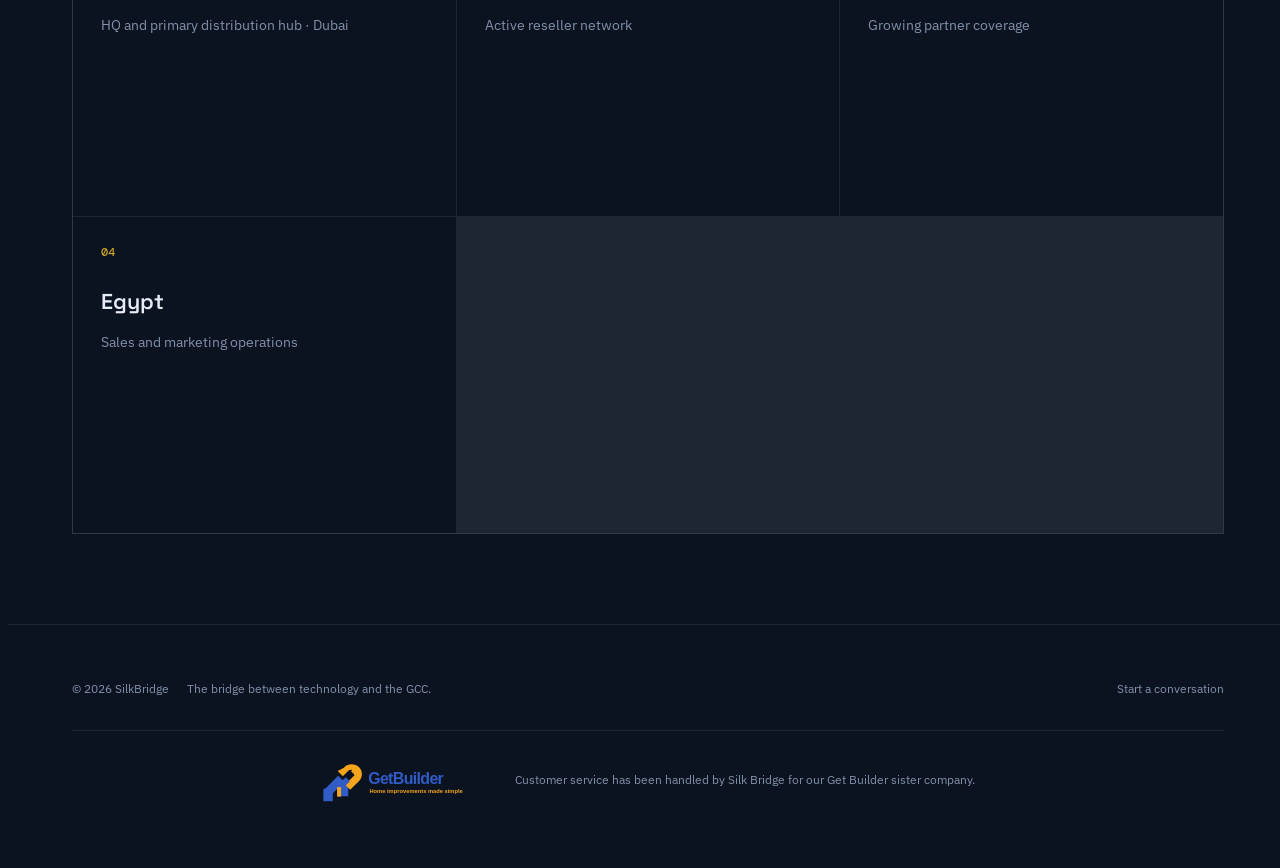
==== commit 8c106335: "Humanize website copy and remove dash-heavy phrasing" ====
--- a/about.html
+++ b/about.html
@@ -1,2 +1,2 @@
-<!doctype html><html lang="en"><head><meta charset="utf-8"><meta name="viewport" content="width=device-width,initial-scale=1"><title>About SilkBridge</title><meta name="description" content="About SilkBridge — connecting global technology with the GCC through specialist verticals and partner development."><link rel="preconnect" href="https://fonts.googleapis.com"><link href="https://fonts.googleapis.com/css2?family=Space+Grotesk:wght@500;600;700&family=IBM+Plex+Sans:wght@400;500;600&family=DM+Mono:wght@400;500&display=swap" rel="stylesheet"><link rel="stylesheet" href="assets/css/ecosystem.css">  <link rel="canonical" href="https://silkbridge.eu/about.html">
+<!doctype html><html lang="en"><head><meta charset="utf-8"><meta name="viewport" content="width=device-width,initial-scale=1"><title>About SilkBridge</title><meta name="description" content="About SilkBridge. Connecting global technology with the GCC through specialist verticals and partner development."><link rel="preconnect" href="https://fonts.googleapis.com"><link href="https://fonts.googleapis.com/css2?family=Space+Grotesk:wght@500;600;700&family=IBM+Plex+Sans:wght@400;500;600&family=DM+Mono:wght@400;500&display=swap" rel="stylesheet"><link rel="stylesheet" href="assets/css/ecosystem.css">  <link rel="canonical" href="https://silkbridge.eu/about.html">
 </head><body class="eco-page"><main><section class="eco-header"><div class="eco-shell"><span class="eco-kicker">About SilkBridge</span><h1 class="eco-title">A bridge between<br><span style="color:var(--teal)">technology and the GCC.</span></h1><p class="eco-lead">SilkBridge connects technology companies and regional opportunities through focused vertical knowledge, distribution and partner development.</p></div></section><section class="eco-section"><div class="eco-shell eco-split"><div><span class="eco-kicker">The focus</span><h2>Specialist enough to understand. Connected enough to scale.</h2><p>SilkBridge is organized around a focused portfolio rather than a generic catalogue: five technology verticals, 16 listed partners and a regional footprint spanning four core markets.</p></div><div class="eco-list"><div class="eco-item"><strong>5</strong><span>Technology verticals</span></div><div class="eco-item"><strong>16</strong><span>Brand partners</span></div><div class="eco-item"><strong>4</strong><span>Core markets</span></div><div class="eco-item"><strong>2022</strong><span>Founded</span></div></div></div></section><section class="eco-section"><div class="eco-shell"><span class="eco-kicker">Regional footprint</span><h2>Local understanding. Connected reach.</h2><div class="eco-grid" id="markets" style="margin-top:30px"></div></div></section></main><script type="module">import{silkBridge}from"./assets/js/ecosystem-data.js";import{esc,renderNav,renderFooter}from"./assets/js/ecosystem-ui.js";renderNav();document.getElementById("markets").innerHTML=silkBridge.markets.map((x,i)=>'<article class="eco-card"><div class="eco-index">0'+(i+1)+'</div><h3>'+esc(x.name)+'</h3><p>'+esc(x.role)+(x.city?" · "+esc(x.city):"")+'</p></article>').join("");renderFooter();</script></body></html>
--- a/assets/css/ecosystem.css
+++ b/assets/css/ecosystem.css
@@ -94,3 +94,83 @@
 .eco-tag-link:hover{border-color:var(--teal);color:var(--teal)}
 @media(max-width:700px){.eco-card-actions{align-items:flex-start;flex-direction:column;gap:9px}.eco-mini-link{font-size:.74rem}}
 @media(prefers-reduced-motion:reduce){.eco-mini-link,.eco-site-link{transition:none}}
+
+
+/* 2026-10 launch hardening: partner profiles, ecosystem scale and mobile containment */
+html,body{width:100%;max-width:100%;overflow-x:hidden}
+.eco-page,.eco-page main,.eco-shell,.eco-grid,.eco-card,.eco-panel,.eco-split>*{min-width:0}
+.eco-page img,.eco-page svg,.eco-page video,.eco-page canvas{max-width:100%}
+.partner-visual-stack{display:grid;gap:16px;min-width:0}
+.partner-hero-visual{min-height:330px;border:1px solid var(--line);background:radial-gradient(circle at 50% 40%,rgba(63,208,201,.14),transparent 36%),linear-gradient(145deg,rgba(24,39,65,.88),rgba(11,18,32,.96));display:flex;flex-direction:column;align-items:center;justify-content:center;gap:30px;padding:34px;position:relative;overflow:hidden}
+.partner-hero-visual:before,.partner-hero-visual:after{content:"";position:absolute;border:1px solid rgba(63,208,201,.11);border-radius:50%;width:280px;height:280px}
+.partner-hero-visual:after{width:390px;height:390px;border-color:rgba(201,162,39,.08)}
+.partner-logo-large{position:relative;z-index:2;width:min(290px,78%);min-height:125px;padding:26px;background:#fff;border-radius:18px;display:flex;align-items:center;justify-content:center;box-shadow:0 24px 60px rgba(0,0,0,.28)}
+.partner-logo-large img{display:block;max-width:100%;max-height:82px;width:auto;height:auto;object-fit:contain}
+.partner-visual-meta{position:relative;z-index:2;display:grid;gap:8px;text-align:center}
+.partner-visual-meta span{color:var(--text);font:600 .95rem "Space Grotesk"}
+.partner-visual-meta b{color:var(--teal);font:500 .62rem "DM Mono";letter-spacing:.12em}
+.partner-gcc-section{background:radial-gradient(circle at 80% 20%,rgba(201,162,39,.05),transparent 30%)}
+.ecosystem-hero .eco-hero-grid{grid-template-columns:1fr;gap:48px}
+.ecosystem-hero .eco-hero-grid>div:first-child{max-width:860px}
+.ecosystem-visual{min-height:680px}
+.ecosystem-visual svg{max-height:650px;width:min(100%,980px);overflow:visible}
+.partner-dot{stroke-width:2}
+.partner-label{font:600 11.5px "IBM Plex Sans";paint-order:stroke;stroke:rgba(11,18,32,.94);stroke-width:3px;stroke-linejoin:round}
+.node-label{font-size:15px}
+.core-title{font-size:16px}
+.core-sub{font-size:9px}
+.mobile-ecosystem{display:none}
+@media(max-width:700px){
+  .eco-shell{width:calc(100% - 28px);max-width:100%}
+  .eco-header{padding:112px 0 54px}
+  .eco-title{font-size:clamp(2.25rem,12vw,3.55rem);overflow-wrap:anywhere}
+  .eco-lead{font-size:.96rem;line-height:1.7}
+  .eco-section{padding:64px 0}
+  .eco-card,.eco-panel,.eco-item{padding:20px}
+  .eco-toolbar,.eco-toolbar-filters{width:100%;max-width:100%;min-width:0}
+  .eco-search-wrap,.eco-search{min-width:0;width:100%}
+  .eco-count{margin-left:0;width:100%}
+  .eco-btn,.eco-link,.eco-mini-link,.eco-site-link{max-width:100%;white-space:normal}
+  .eco-tags{max-width:100%}
+  .eco-tag{max-width:100%;overflow-wrap:anywhere}
+  .eco-profile{padding:118px 0 58px}
+  .eco-profile h1{font-size:clamp(2.5rem,14vw,4rem);overflow-wrap:anywhere}
+  .partner-actions{width:100%}
+  .partner-actions .eco-btn{justify-content:center}
+  .partner-hero-visual{min-height:260px;padding:24px 18px}
+  .partner-logo-large{width:min(250px,86%);min-height:105px;padding:20px}
+  .partner-logo-large img{max-height:68px}
+  .ecosystem-hero{overflow:hidden}
+  .ecosystem-visual{min-height:auto;padding:18px;display:block;overflow:hidden}
+  .ecosystem-visual svg,.ecosystem-orbit,.ecosystem-visual:before,.ecosystem-visual:after{display:none}
+  .ecosystem-visual-caption{position:static;transform:none;margin:16px auto 0;width:max-content;max-width:100%;white-space:normal;justify-content:center;flex-wrap:wrap;text-align:center}
+  .mobile-ecosystem{display:grid;gap:10px;width:100%}
+  .mobile-eco-group{border:1px solid var(--line);background:rgba(18,28,46,.6);min-width:0}
+  .mobile-eco-head{width:100%;display:grid;grid-template-columns:auto 1fr auto;gap:12px;align-items:center;text-align:left;padding:16px;border:0;background:transparent;color:var(--text)}
+  .mobile-eco-head span{font:500 .66rem "DM Mono";color:var(--gold)}
+  .mobile-eco-head strong{font:600 .9rem "Space Grotesk";min-width:0}
+  .mobile-eco-head b{color:var(--teal);font-size:1.25rem;font-weight:400;transition:transform .2s}
+  .mobile-eco-partners{display:none;padding:0 14px 14px;grid-template-columns:1fr;gap:7px}
+  .mobile-eco-group.open .mobile-eco-partners{display:grid}
+  .mobile-eco-group.open .mobile-eco-head b{transform:rotate(45deg)}
+  .mobile-eco-partners a{display:flex;justify-content:space-between;gap:12px;min-width:0;padding:11px 12px;border:1px solid var(--line);color:var(--muted);text-decoration:none;font:.78rem "IBM Plex Sans";overflow-wrap:anywhere}
+  .mobile-eco-partners a span{color:var(--teal)}
+}
+
+
+/* Shared visual polish for the inner experience */
+.eco-header{position:relative;overflow:hidden}
+.eco-header:before{content:"";position:absolute;inset:0;pointer-events:none;background-image:linear-gradient(rgba(232,237,245,.025) 1px,transparent 1px),linear-gradient(90deg,rgba(232,237,245,.025) 1px,transparent 1px);background-size:42px 42px;mask-image:linear-gradient(to bottom,rgba(0,0,0,.8),transparent 88%)}
+.eco-header .eco-shell{position:relative;z-index:1}
+.eco-card{position:relative;overflow:hidden}
+.eco-card:before{content:"";position:absolute;left:0;top:0;width:0;height:1px;background:linear-gradient(90deg,var(--teal),var(--gold));transition:width .35s ease}
+.eco-card:hover:before{width:100%}
+.eco-item{position:relative;overflow:hidden}
+.eco-item:after{content:"";position:absolute;left:0;bottom:0;width:34px;height:1px;background:var(--teal);opacity:.35}
+@media(max-width:700px){
+  .eco-section-head{flex-direction:column;align-items:flex-start;gap:12px}
+  .partner-link-main{flex-direction:column;align-items:flex-start;padding:22px}
+  .partner-link-main>b{align-self:flex-end}
+  .spotlight-grid{grid-template-columns:1fr}
+  .eco-empty{padding:42px 18px}
+}
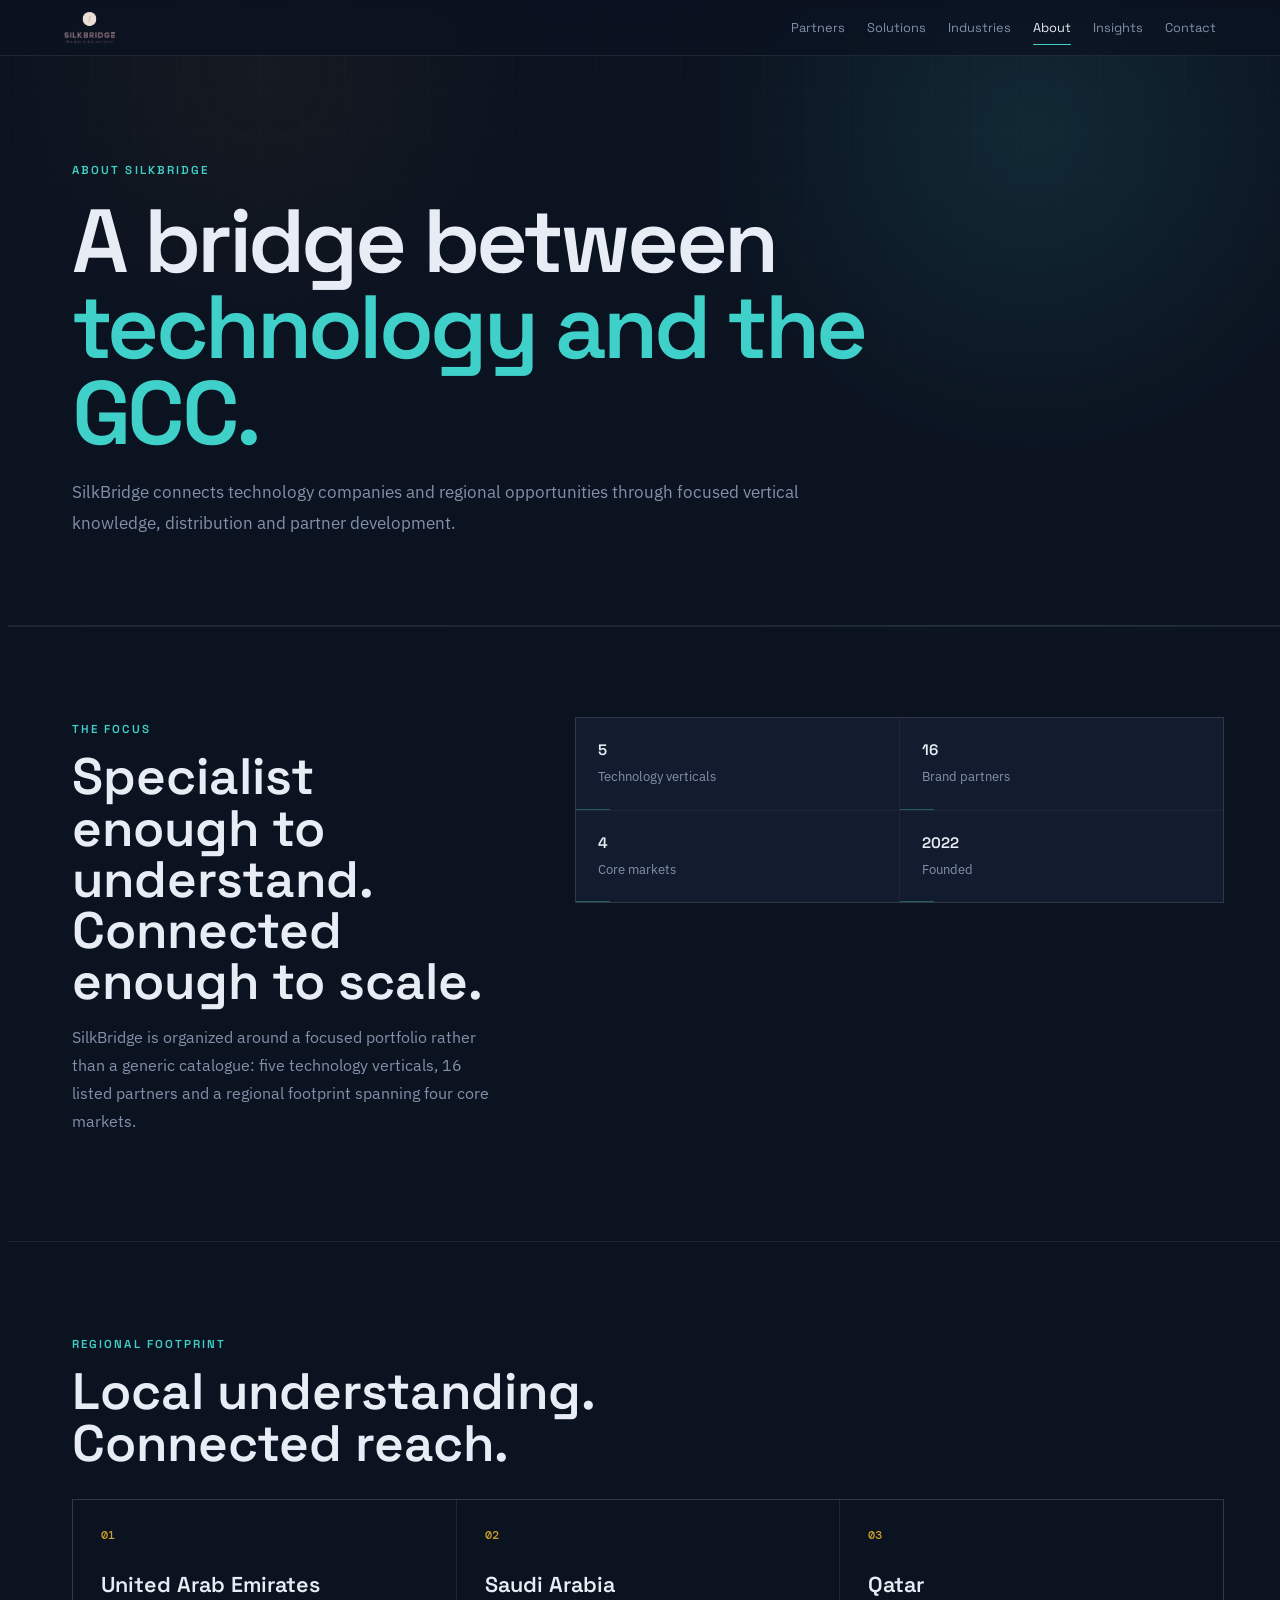
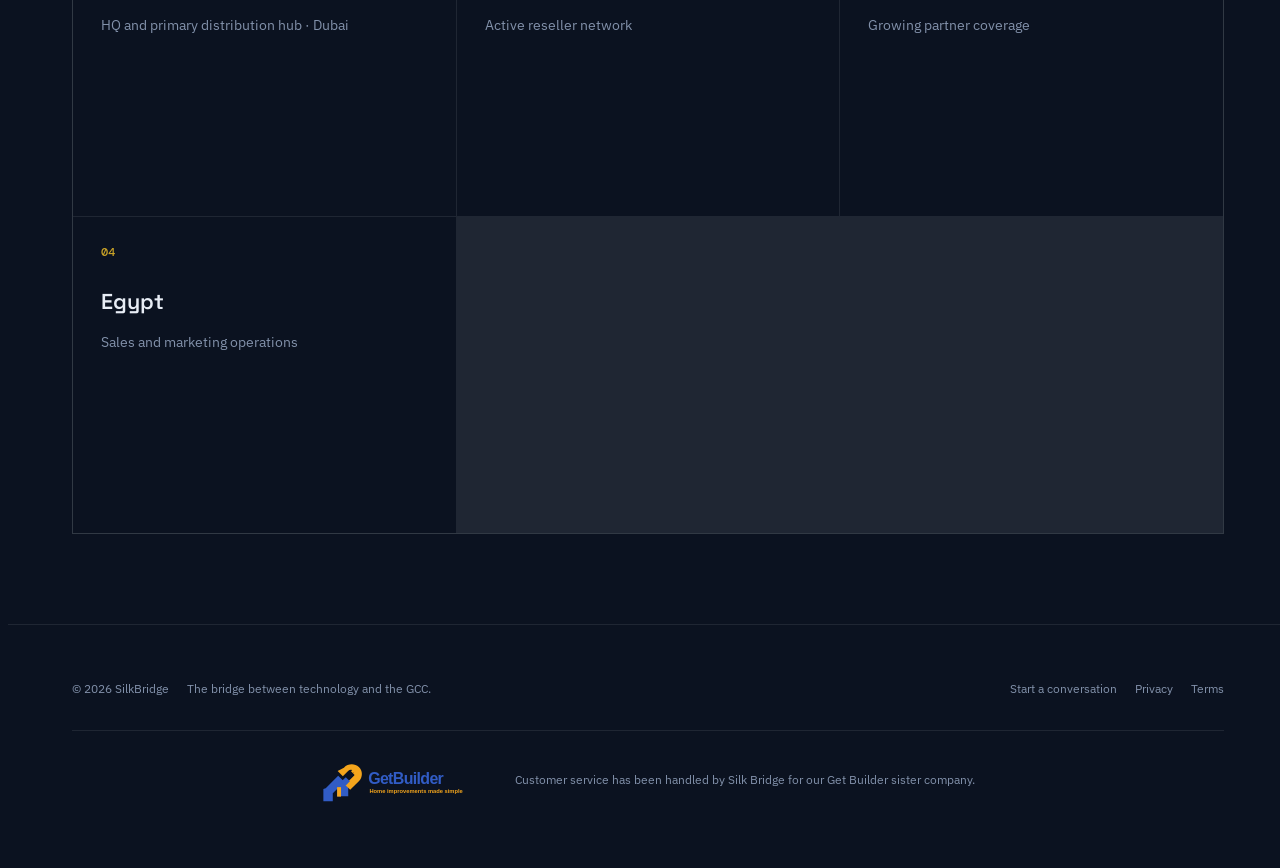
==== commit 08e48e52: "Add static social metadata and favicons to core pages" ====
--- a/about.html
+++ b/about.html
@@ -1,2 +1,2 @@
-<!doctype html><html lang="en"><head><meta charset="utf-8"><meta name="viewport" content="width=device-width,initial-scale=1"><title>About SilkBridge</title><meta name="description" content="About SilkBridge. Connecting global technology with the GCC through specialist verticals and partner development."><link rel="preconnect" href="https://fonts.googleapis.com"><link href="https://fonts.googleapis.com/css2?family=Space+Grotesk:wght@500;600;700&family=IBM+Plex+Sans:wght@400;500;600&family=DM+Mono:wght@400;500&display=swap" rel="stylesheet"><link rel="stylesheet" href="assets/css/ecosystem.css">  <link rel="canonical" href="https://silkbridge.eu/about.html">
+<!doctype html><html lang="en"><head><meta charset="utf-8"><meta name="viewport" content="width=device-width,initial-scale=1"><link rel="icon" type="image/png" href="assets/brand/silkbridge-logo-trim.png"><title>About SilkBridge</title><meta name="description" content="About SilkBridge. Connecting global technology with the GCC through specialist verticals and partner development."><meta property="og:title" content="About SilkBridge"><meta property="og:description" content="About SilkBridge. Connecting global technology with the GCC through specialist verticals and partner development."><meta property="og:type" content="website"><meta property="og:image" content="https://silkbridge.eu/assets/photos/10-worldmap-meeting.jpg"><meta property="og:image:alt" content="SilkBridge technology distribution and GCC market access"><meta name="twitter:card" content="summary_large_image"><meta name="twitter:title" content="About SilkBridge"><meta name="twitter:description" content="About SilkBridge. Connecting global technology with the GCC through specialist verticals and partner development."><meta name="twitter:image" content="https://silkbridge.eu/assets/photos/10-worldmap-meeting.jpg"><link rel="preconnect" href="https://fonts.googleapis.com"><link href="https://fonts.googleapis.com/css2?family=Space+Grotesk:wght@500;600;700&family=IBM+Plex+Sans:wght@400;500;600&family=DM+Mono:wght@400;500&display=swap" rel="stylesheet"><link rel="stylesheet" href="assets/css/ecosystem.css">  <link rel="canonical" href="https://silkbridge.eu/about.html">
 </head><body class="eco-page"><main><section class="eco-header"><div class="eco-shell"><span class="eco-kicker">About SilkBridge</span><h1 class="eco-title">A bridge between<br><span style="color:var(--teal)">technology and the GCC.</span></h1><p class="eco-lead">SilkBridge connects technology companies and regional opportunities through focused vertical knowledge, distribution and partner development.</p></div></section><section class="eco-section"><div class="eco-shell eco-split"><div><span class="eco-kicker">The focus</span><h2>Specialist enough to understand. Connected enough to scale.</h2><p>SilkBridge is organized around a focused portfolio rather than a generic catalogue: five technology verticals, 16 listed partners and a regional footprint spanning four core markets.</p></div><div class="eco-list"><div class="eco-item"><strong>5</strong><span>Technology verticals</span></div><div class="eco-item"><strong>16</strong><span>Brand partners</span></div><div class="eco-item"><strong>4</strong><span>Core markets</span></div><div class="eco-item"><strong>2022</strong><span>Founded</span></div></div></div></section><section class="eco-section"><div class="eco-shell"><span class="eco-kicker">Regional footprint</span><h2>Local understanding. Connected reach.</h2><div class="eco-grid" id="markets" style="margin-top:30px"></div></div></section></main><script type="module">import{silkBridge}from"./assets/js/ecosystem-data.js";import{esc,renderNav,renderFooter}from"./assets/js/ecosystem-ui.js";renderNav();document.getElementById("markets").innerHTML=silkBridge.markets.map((x,i)=>'<article class="eco-card"><div class="eco-index">0'+(i+1)+'</div><h3>'+esc(x.name)+'</h3><p>'+esc(x.role)+(x.city?" · "+esc(x.city):"")+'</p></article>').join("");renderFooter();</script></body></html>
--- a/assets/css/ecosystem.css
+++ b/assets/css/ecosystem.css
@@ -174,3 +174,13 @@
   .spotlight-grid{grid-template-columns:1fr}
   .eco-empty{padding:42px 18px}
 }
+
+
+/* QA launch fixes */
+.solution-model-grid{margin-top:32px;grid-template-columns:repeat(5,minmax(0,1fr))}
+.graph-node:focus-visible .node-ring,.graph-node:focus-visible .partner-dot{stroke-width:3;filter:drop-shadow(0 0 8px currentColor)}
+.eco-filter:focus-visible,.mobile-eco-head:focus-visible,.eco-menu:focus-visible{outline:2px solid var(--teal);outline-offset:3px}
+@media(max-width:900px){.solution-model-grid{grid-template-columns:repeat(2,minmax(0,1fr))}}
+@media(max-width:600px){.solution-model-grid{grid-template-columns:1fr}}
+
+.eco-footer-links{display:flex;gap:18px;align-items:center;flex-wrap:wrap}.eco-footer-links a:hover,.eco-footer-links a:focus-visible{color:var(--text)}.eco-form-privacy{margin:0!important;color:var(--muted)!important;font-size:.74rem!important;line-height:1.55!important}.eco-form-privacy a{color:var(--text)}
